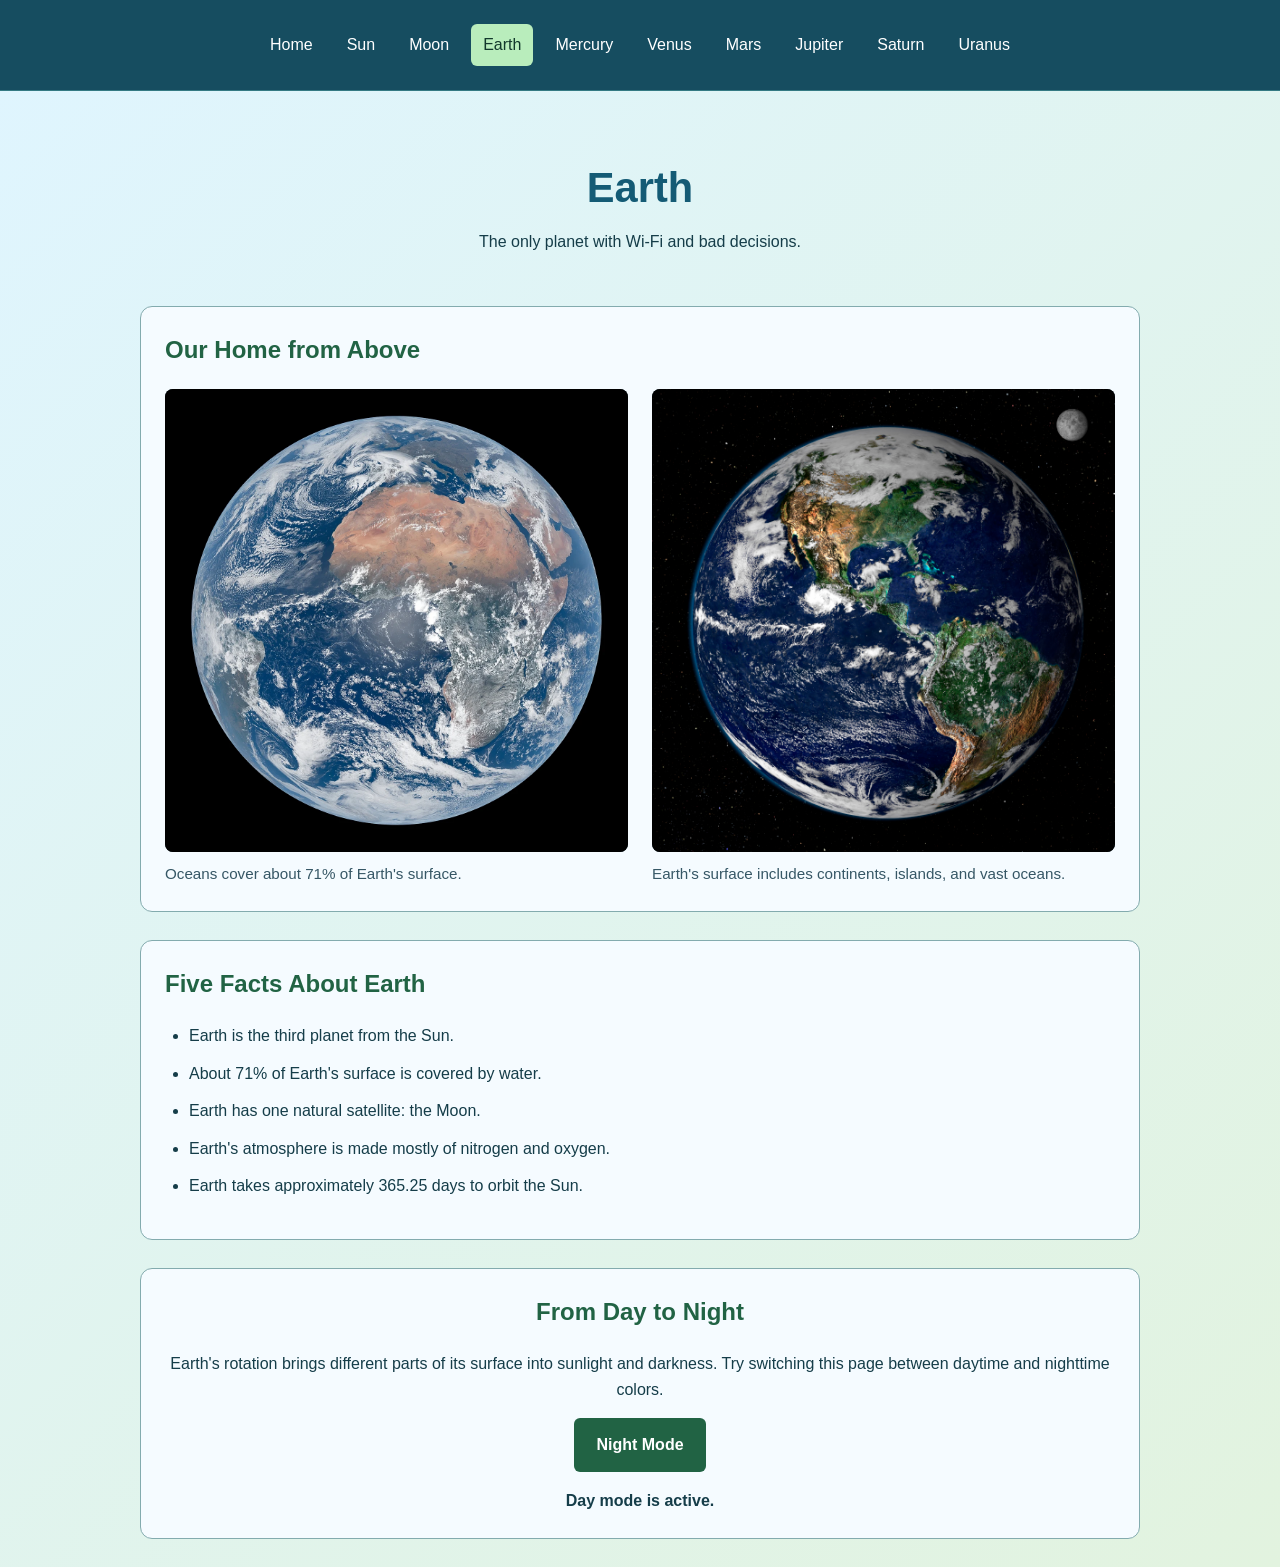
==== earth.html @ 3134b2f7 "Create page for the Earth" ====
<!doctype html>
<html lang="en">
  <head>
    <meta charset="UTF-8">
    <meta name="viewport" content="width=device-width, initial-scale=1.0">

    <title>Solar System Project | Earth</title>

    <link rel="stylesheet" href="css/styles.css">

    <!-- Wait until the HTML is parsed before connecting the theme button. -->
    <script src="javascript/earth.js" defer></script>
  </head>

  <body class="earth-page">
    <header class="site-header">
      <!-- Shared navigation; aria-current identifies the active page. -->
      <nav aria-label="Main navigation">
        <a href="index.html">Home</a>
        <a href="sun.html">Sun</a>
        <a href="moon.html">Moon</a>
        <a href="earth.html" aria-current="page">Earth</a>
        <a href="mercury.html">Mercury</a>
        <a href="venus.html">Venus</a>
        <a href="mars.html">Mars</a>
        <a href="jupiter.html">Jupiter</a>
        <a href="saturn.html">Saturn</a>
        <a href="uranus.html">Uranus</a>
      </nav>
    </header>

    <main>
      <section class="hero">
        <h1>Earth</h1>
        <p>The only planet with Wi-Fi and bad decisions.</p>
      </section>

      <section class="panel">
        <h2>Our Home from Above</h2>

        <!-- Two content images with descriptions and captions. -->
        <div class="image-grid">
          <figure>
            <img
              src="images/earth1.webp"
              alt="Earth seen from space, showing blue oceans and white clouds"
            >
            <figcaption>
              Oceans cover about 71% of Earth's surface.
            </figcaption>
          </figure>

          <figure>
            <img
              src="images/earth2.jpg"
              alt="View of Earth's continents and oceans from space"
            >
            <figcaption>
              Earth's surface includes continents, islands, and vast oceans.
            </figcaption>
          </figure>
        </div>
      </section>

      <section class="panel">
        <h2>Five Facts About Earth</h2>

        <ul class="facts-list">
          <li>Earth is the third planet from the Sun.</li>
          <li>About 71% of Earth's surface is covered by water.</li>
          <li>Earth has one natural satellite: the Moon.</li>
          <li>
            Earth's atmosphere is made mostly of nitrogen and oxygen.
          </li>
          <li>
            Earth takes approximately 365.25 days to orbit the Sun.
          </li>
        </ul>
      </section>

      <section class="panel earth-interaction">
        <h2>From Day to Night</h2>

        <p>
          Earth's rotation brings different parts of its surface into
          sunlight and darkness. Try switching this page between
          daytime and nighttime colors.
        </p>

        <!-- The button keeps a fixed label; aria-pressed reports its state. -->
        <button
          type="button"
          id="earth-theme-button"
          aria-pressed="false"
        >
          Night Mode
        </button>

        <p id="earth-theme-status" role="status">
          Day mode is active.
        </p>
      </section>
    </main>
  </body>
</html>
---- css/styles.css ----
/* Shared defaults: include padding and borders in element widths. */
* {
  box-sizing: border-box;
}

body {
  margin: 0;
  font-family: Arial, Helvetica, sans-serif;
  line-height: 1.6;
}

/* Homepage palette; subject pages override the shared blue accents below. */
.home-page {
  color: #edf3ff;
  background: linear-gradient(135deg, #080d20, #17264b);
}

/* Shared header and navigation layout. */
.site-header {
  padding: 24px;
  text-align: center;
  background-color: #080d20;
  border-bottom: 1px solid #40527b;
}

.site-name {
  margin: 0 0 16px;
  font-size: 1.4rem;
  font-weight: bold;
}

/* Wrap navigation links onto additional rows on narrow screens. */
nav {
  display: flex;
  flex-wrap: wrap;
  justify-content: center;
  gap: 10px;
}

nav a {
  padding: 8px 12px;
  color: #edf3ff;
  text-decoration: none;
  border-radius: 6px;
}

/* Highlight both hovered links and the current page. */
nav a:hover,
nav a[aria-current="page"] {
  color: #080d20;
  background-color: #a8d8ff;
}

/* Center the content and limit line lengths on wide screens. */
main {
  width: 90%;
  max-width: 1000px;
  margin: 0 auto;
}

/* Shared title area and heading styles. */
.hero {
  padding: 60px 0 36px;
  text-align: center;
}

.eyebrow {
  color: #a8d8ff;
  font-weight: bold;
}

h1 {
  margin: 12px 0;
  font-size: 2.6rem;
  line-height: 1.2;
}

h2 {
  margin-top: 0;
  color: #b9ddff;
}

.hero p {
  max-width: 700px;
  margin-left: auto;
  margin-right: auto;
}

/* Reusable content containers; each page theme supplies its own colors. */
.panel {
  margin-bottom: 28px;
  padding: 24px;
  background-color: #111c36;
  border: 1px solid #40527b;
  border-radius: 12px;
}

/* Images sit side by side when space allows and wrap on smaller screens. */
.image-grid {
  display: flex;
  flex-wrap: wrap;
  gap: 24px;
}

figure {
  flex: 1 1 260px;
  min-width: 0;
  margin: 0;
}

/* Scale images to their containers while preserving their natural proportions. */
img {
  display: block;
  width: 100%;
  height: auto;
  border-radius: 8px;
}

figcaption {
  margin-top: 10px;
  color: #c5d0e8;
  font-size: 0.95rem;
}

.facts-list {
  padding-left: 24px;
}

.facts-list li {
  margin-bottom: 12px;
}

/* Homepage punchline styling; JavaScript controls its hidden attribute. */
#joke-answer {
  padding: 16px;
  color: #b9ddff;
  background-color: #080d20;
  border-left: 4px solid #a8d8ff;
  border-radius: 6px;
  font-size: 1.2rem;
  font-weight: bold;
}

/* Shared button appearance and hover feedback. */
button {
  padding: 12px 20px;
  color: #080d20;
  background-color: #a8d8ff;
  border: 2px solid transparent;
  border-radius: 6px;
  font: inherit;
  font-weight: bold;
  cursor: pointer;
}

button:hover {
  background-color: #d0eaff;
}

/* Keep keyboard focus visible on links and buttons. */
a:focus-visible,
button:focus-visible {
  outline: 3px solid #ffd166;
  outline-offset: 4px;
}

footer {
  padding: 24px;
  text-align: center;
  color: #c5d0e8;
}

/* Matching wide frames; cover fills each frame by cropping excess image area. */
.home-page .image-grid img {
  width: 100%;
  height: auto;
  aspect-ratio: 16 / 9;
  object-fit: cover;
  border-radius: 8px;
}

/* Anchor the second image at the bottom so excess height is cropped from the top. */
.home-page .image-grid figure:nth-child(2) img {
  object-position: center bottom;
}


/* Sun theme: warm backgrounds, gold accents, and a glowing title. */
.sun-page {
  color: #fff1df;
  background: linear-gradient(135deg, #211008, #542508);
}

.sun-page .site-header {
  background-color: #211008;
  border-bottom-color: #a65d2a;
}

.sun-page nav a {
  color: #fff1df;
}

.sun-page nav a:hover,
.sun-page nav a[aria-current="page"] {
  color: #211008;
  background-color: #ffc078;
}

.sun-page .eyebrow,
.sun-page h2 {
  color: #ffd19a;
}

.sun-page h1 {
  color: #fff1df;
  text-shadow: 0 0 24px #b95214;
}

.sun-page .panel {
  background-color: #32180d;
  border-color: #a65d2a;
}

.sun-page figcaption,
.sun-page footer {
  color: #e9c7a7;
}

.sun-page button {
  color: #211008;
  background-color: #ffc078;
}

.sun-page button:hover {
  background-color: #ffdcad;
}

.sun-page a:focus-visible,
.sun-page button:focus-visible {
  outline-color: #fff1df;
}

/* Limit the modal to the viewport and allow scrolling on short screens. */
#sun-joke-dialog {
  width: 90%;
  max-width: 480px;
  max-height: 85vh;
  overflow-y: auto;
  padding: 28px;
  color: #fff1df;
  background-color: #32180d;
  border: 2px solid #ffc078;
  border-radius: 12px;
  box-shadow: 0 0 35px #00000080;
}

/* Dim the rest of the page while the Sun dialog is open. */
#sun-joke-dialog::backdrop {
  background-color: #000000b3;
}

.sun-punchline {
  margin: 24px 0;
  color: #ffd19a;
  font-size: 1.3rem;
  font-weight: bold;
}

/* Moon page: charcoal backgrounds and silver accents. */
.moon-page {
  color: #f0f0f4;
  background: linear-gradient(135deg, #101116, #30333e);
}

.moon-page .site-header {
  background-color: #101116;
  border-bottom-color: #626777;
}

.moon-page nav a {
  color: #f0f0f4;
}

.moon-page nav a:hover,
.moon-page nav a[aria-current="page"] {
  color: #101116;
  background-color: #d7dbe5;
}

.moon-page h1 {
  text-shadow: 0 0 24px #9097aa;
}

.moon-page h2 {
  color: #e0e3ed;
}

.moon-page .panel {
  background-color: #20222b;
  border-color: #626777;
}

.moon-page figcaption {
  color: #c8ccd8;
}

/* Equal image frames preserve each photograph without cropping. */
.moon-page .image-grid img {
  aspect-ratio: 1 / 1;
  object-fit: contain;
  background-color: #101116;
}

.moon-page button {
  color: #101116;
  background-color: #d7dbe5;
}

.moon-page button:hover {
  background-color: #ffffff;
}

.moon-page a:focus-visible,
.moon-page button:focus-visible {
  outline-color: #ffffff;
}

/* Interactive moon-phase display. */
.phase-explorer {
  text-align: center;
}

#phase-display {
  margin: 24px 0;
  padding: 24px;
  background-color: #101116;
  border: 1px solid #626777;
  border-radius: 12px;
}

#phase-symbol {
  display: block;
  font-size: 6rem;
  line-height: 1.3;
}

#phase-name {
  margin: 16px 0;
  font-size: 1.5rem;
}

#phase-description {
  max-width: 550px;
  margin: 0 auto;
}

#phase-counter {
  color: #c8ccd8;
  font-size: 0.9rem;
}

.phase-controls {
  display: flex;
  flex-wrap: wrap;
  justify-content: center;
  gap: 12px;
}

.phase-note {
  margin-bottom: 0;
  color: #c8ccd8;
  font-size: 0.9rem;
}

/* Earth daytime theme: ocean blues, green accents, and light panels. */
.earth-page {
  color: #153d49;
  background: linear-gradient(135deg, #dff5ff, #e2f3df);
}

.earth-page .site-header {
  background-color: #164d60;
  border-bottom-color: #347a83;
}

.earth-page nav a {
  color: #ffffff;
}

.earth-page nav a:hover,
.earth-page nav a[aria-current="page"] {
  color: #12382c;
  background-color: #b9edbc;
}

.earth-page h1 {
  color: #145b75;
}

.earth-page h2 {
  color: #216344;
}

.earth-page .panel {
  background-color: #f5fbff;
  border-color: #83abae;
}

.earth-page figcaption {
  color: #365766;
}

/* Square frames show the complete images without cropping. */
.earth-page .image-grid img {
  aspect-ratio: 1 / 1;
  object-fit: contain;
  background-color: #102733;
}

.earth-page button {
  color: #ffffff;
  background-color: #216344;
}

.earth-page button:hover {
  background-color: #174b33;
}

/* Dark outlines are visible against the light daytime panels. */
.earth-page button:focus-visible {
  outline-color: #145b75;
}

.earth-page nav a:focus-visible {
  outline-color: #ffffff;
}

.earth-interaction {
  text-align: center;
}

#earth-theme-status {
  margin-bottom: 0;
  font-weight: bold;
}

/* JavaScript adds night-mode to the body to activate these overrides. */
.earth-page.night-mode {
  color: #e7f4ff;
  background: linear-gradient(135deg, #071724, #102d34);
}

.earth-page.night-mode .site-header {
  background-color: #071724;
  border-bottom-color: #497888;
}

.earth-page.night-mode h1 {
  color: #b7e3ff;
}

.earth-page.night-mode h2 {
  color: #a9e7ba;
}

.earth-page.night-mode .panel {
  background-color: #132f3c;
  border-color: #497888;
}

.earth-page.night-mode figcaption {
  color: #bfd4df;
}

.earth-page.night-mode button {
  color: #12382c;
  background-color: #b9edbc;
}

.earth-page.night-mode button:hover {
  background-color: #d8f7da;
}

.earth-page.night-mode button:focus-visible {
  outline-color: #ffffff;
}
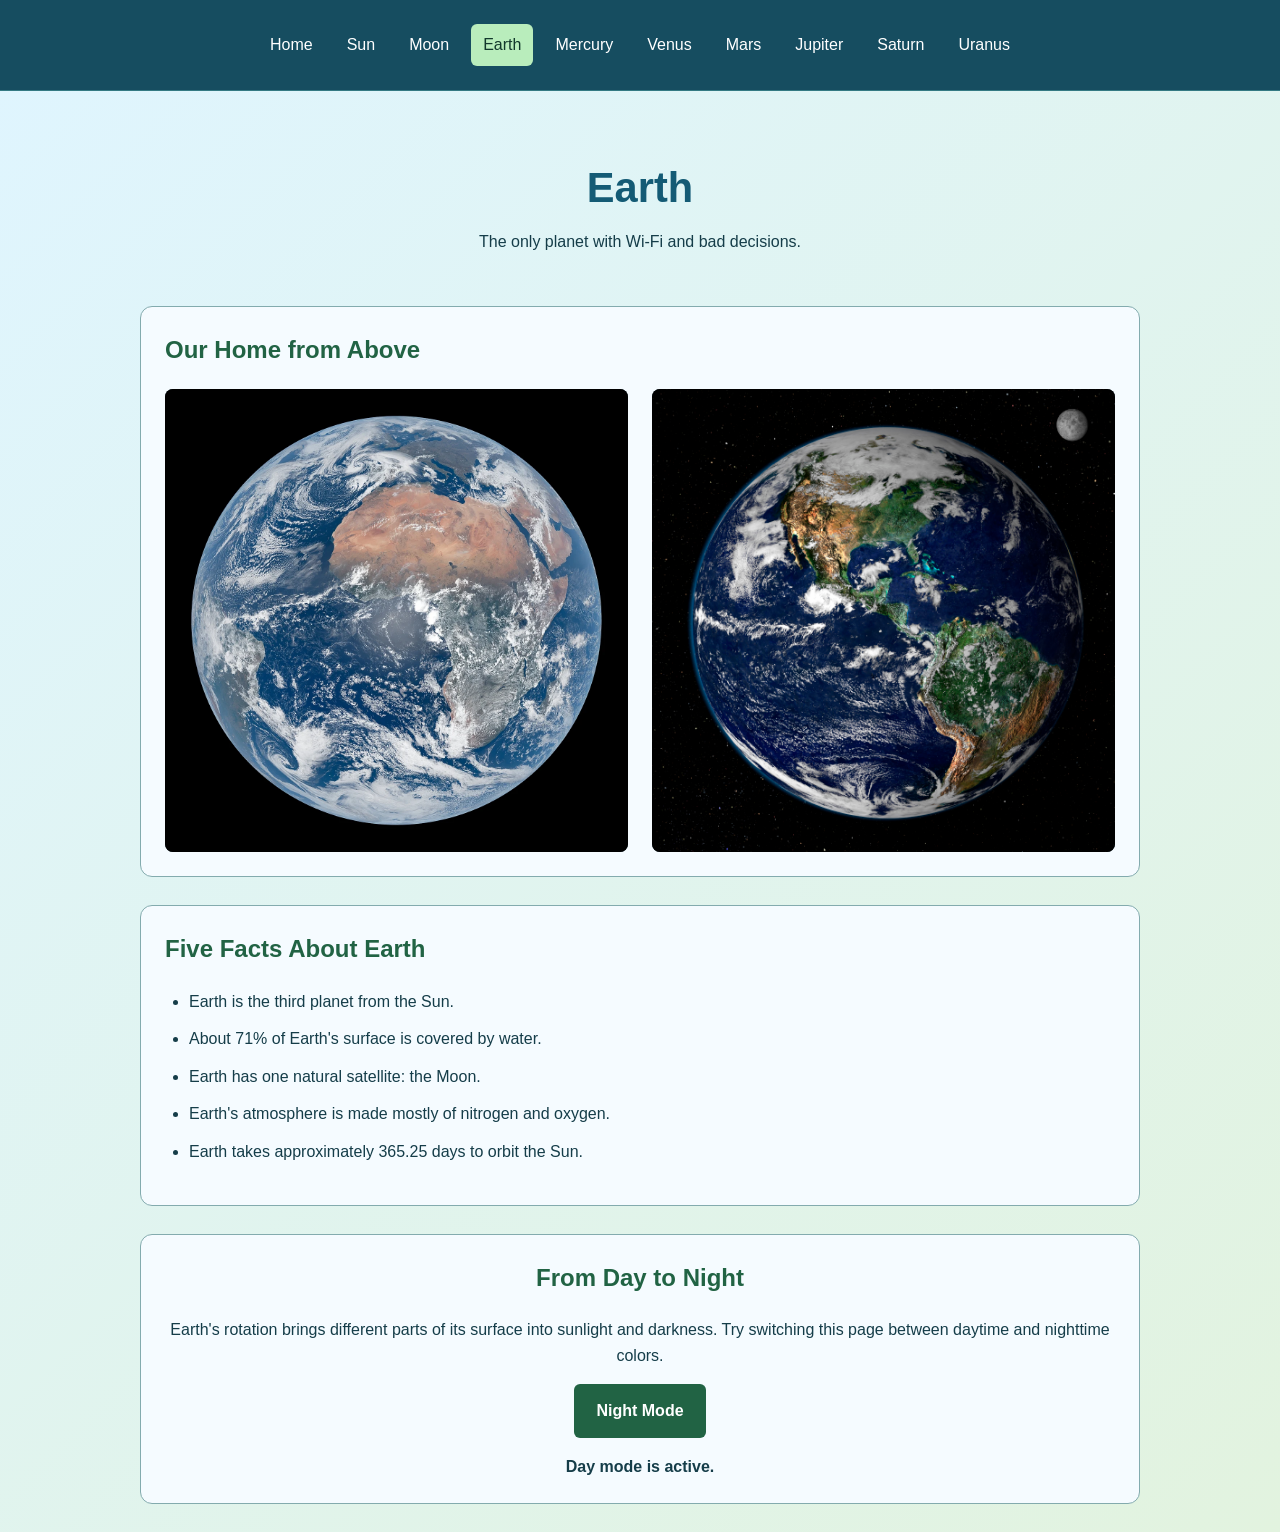
==== commit d3bd9318: "Create page for Venus and make small changes throughout the project" ====
--- a/earth.html
+++ b/earth.html
@@ -38,16 +38,13 @@
       <section class="panel">
         <h2>Our Home from Above</h2>
 
-        <!-- Two content images with descriptions and captions. -->
+        <!-- Two content images with descriptive alt text. -->
         <div class="image-grid">
           <figure>
             <img
               src="images/earth1.webp"
               alt="Earth seen from space, showing blue oceans and white clouds"
             >
-            <figcaption>
-              Oceans cover about 71% of Earth's surface.
-            </figcaption>
           </figure>
 
           <figure>
@@ -55,9 +52,6 @@
               src="images/earth2.jpg"
               alt="View of Earth's continents and oceans from space"
             >
-            <figcaption>
-              Earth's surface includes continents, islands, and vast oceans.
-            </figcaption>
           </figure>
         </div>
       </section>
--- a/css/styles.css
+++ b/css/styles.css
@@ -130,16 +130,6 @@
   margin-bottom: 12px;
 }
 
-/* Homepage punchline styling; JavaScript controls its hidden attribute. */
-#joke-answer {
-  padding: 16px;
-  color: #b9ddff;
-  background-color: #080d20;
-  border-left: 4px solid #a8d8ff;
-  border-radius: 6px;
-  font-size: 1.2rem;
-  font-weight: bold;
-}
 
 /* Shared button appearance and hover feedback. */
 button {
@@ -240,31 +230,8 @@
   outline-color: #fff1df;
 }
 
-/* Limit the modal to the viewport and allow scrolling on short screens. */
-#sun-joke-dialog {
-  width: 90%;
-  max-width: 480px;
-  max-height: 85vh;
-  overflow-y: auto;
-  padding: 28px;
-  color: #fff1df;
-  background-color: #32180d;
-  border: 2px solid #ffc078;
-  border-radius: 12px;
-  box-shadow: 0 0 35px #00000080;
-}
-
-/* Dim the rest of the page while the Sun dialog is open. */
-#sun-joke-dialog::backdrop {
-  background-color: #000000b3;
-}
-
-.sun-punchline {
-  margin: 24px 0;
-  color: #ffd19a;
-  font-size: 1.3rem;
-  font-weight: bold;
-}
+
+
 
 /* Moon page: charcoal backgrounds and silver accents. */
 .moon-page {
@@ -483,4 +450,352 @@
 
 .earth-page.night-mode button:focus-visible {
   outline-color: #ffffff;
-}+}
+
+/* Mercury theme: rocky grays with copper accents. */
+.mercury-page {
+  color: #f2eeeb;
+  background: linear-gradient(135deg, #191817, #39322e);
+}
+
+.mercury-page .site-header {
+  background-color: #191817;
+  border-bottom-color: #8c7463;
+}
+
+.mercury-page nav a {
+  color: #f2eeeb;
+}
+
+.mercury-page nav a:hover,
+.mercury-page nav a[aria-current="page"] {
+  color: #211a16;
+  background-color: #e5b38c;
+}
+
+.mercury-page h1 {
+  color: #f2eeeb;
+  text-shadow: 0 0 20px #756254;
+}
+
+.mercury-page h2 {
+  color: #edc5a5;
+}
+
+.mercury-page .panel {
+  background-color: #292522;
+  border-color: #8c7463;
+}
+
+.mercury-page figcaption {
+  color: #d4c5b9;
+}
+
+/* Preserve the complete photographs inside matching square frames. */
+.mercury-page .image-grid img {
+  aspect-ratio: 1 / 1;
+  object-fit: contain;
+  background-color: #191817;
+}
+
+.mercury-page button {
+  color: #211a16;
+  background-color: #e5b38c;
+}
+
+.mercury-page button:hover {
+  background-color: #f5d2b7;
+}
+
+/* Highlight keyboard focus on links, buttons, and radio inputs. */
+.mercury-page a:focus-visible,
+.mercury-page button:focus-visible,
+.mercury-page input:focus-visible {
+  outline: 3px solid #ffffff;
+  outline-offset: 4px;
+}
+
+/* Keep the quiz question and its answers grouped together. */
+.mercury-quiz fieldset {
+  min-width: 0;
+  margin: 0 0 20px;
+  padding: 20px;
+  border: 1px solid #8c7463;
+  border-radius: 8px;
+}
+
+.mercury-quiz legend {
+  padding: 0 8px;
+  font-weight: bold;
+}
+
+/* Clicking anywhere on a label selects its radio button. */
+.mercury-answer {
+  display: flex;
+  align-items: center;
+  gap: 12px;
+  margin: 12px 0;
+  padding: 12px;
+  background-color: #191817;
+  border-radius: 6px;
+  cursor: pointer;
+}
+
+.mercury-answer:hover {
+  background-color: #42372f;
+}
+
+.mercury-answer input {
+  margin: 0;
+  accent-color: #e5b38c;
+}
+
+.mercury-quiz-controls {
+  display: flex;
+  flex-wrap: wrap;
+  gap: 12px;
+}
+
+#mercury-feedback {
+  min-height: 3em;
+  margin-bottom: 0;
+  font-weight: bold;
+}
+
+/* Feedback uses explanatory text as well as color. */
+#mercury-feedback.correct {
+  color: #afe5b7;
+}
+
+#mercury-feedback.incorrect {
+  color: #ffc2b5;
+}
+
+/* Venus theme: gold accents and warm cloud-inspired backgrounds. */
+.venus-page {
+  color: #fff4da;
+  background: linear-gradient(135deg, #30230d, #5c431b);
+}
+
+.venus-page .site-header {
+  background-color: #271e0e;
+  border-bottom-color: #a58b51;
+}
+
+.venus-page nav a {
+  color: #fff4da;
+}
+
+.venus-page nav a:hover,
+.venus-page nav a[aria-current="page"] {
+  color: #30230d;
+  background-color: #f3d58b;
+}
+
+.venus-page h1 {
+  color: #fff4da;
+  text-shadow: 0 0 24px #ad853d;
+}
+
+.venus-page h2 {
+  color: #f3d58b;
+}
+
+.venus-page .panel {
+  background-color: #392b14;
+  border-color: #a58b51;
+}
+
+.venus-page figcaption {
+  color: #e4d4b3;
+}
+
+/* Show the full images inside matching square frames. */
+.venus-page .image-grid img {
+  aspect-ratio: 1 / 1;
+  object-fit: contain;
+  background-color: #271e0e;
+}
+
+.venus-page button {
+  color: #30230d;
+  background-color: #f3d58b;
+}
+
+.venus-page button:hover {
+  background-color: #ffe9b3;
+}
+
+/* A visible outline supports navigation with a keyboard. */
+.venus-page a:focus-visible,
+.venus-page button:focus-visible,
+.venus-page input:focus-visible,
+.venus-page select:focus-visible {
+  outline: 3px solid #ffffff;
+  outline-offset: 4px;
+}
+
+/* Venus heat explorer: thermometer and controls wrap on narrow screens. */
+.venus-heat-layout {
+  display: flex;
+  flex-wrap: wrap;
+  align-items: center;
+  justify-content: center;
+  gap: 32px;
+  margin: 28px 0;
+  padding: 24px;
+  background-color: #271e0e;
+  border-radius: 12px;
+}
+
+.venus-thermometer {
+  flex: 0 0 85px;
+  text-align: center;
+  color: #f3d58b;
+  font-weight: bold;
+}
+
+.heat-tube {
+  position: relative;
+  width: 48px;
+  height: 230px;
+  margin: 12px auto;
+  overflow: hidden;
+  border: 3px solid #f3d58b;
+  border-radius: 24px;
+  background-color: #392b14;
+}
+
+/* JavaScript adjusts the fill height and color to match the slider. */
+#heat-fill {
+  position: absolute;
+  bottom: 0;
+  width: 100%;
+  height: 5.58%;
+  background-color: #f3b83d;
+}
+
+.venus-heat-controls {
+  flex: 1 1 240px;
+  min-width: 0;
+}
+
+/* Fahrenheit is prominent; Celsius appears beneath it as a reference. */
+#heat-reading {
+  margin: 0;
+  font-size: 2.5rem;
+  font-weight: bold;
+  color: #ffe4a3;
+}
+
+#heat-celsius {
+  margin: 0 0 20px;
+  font-size: 1.1rem;
+  color: #e4d4b3;
+}
+
+.venus-heat-controls label {
+  display: block;
+  margin-bottom: 12px;
+  font-weight: bold;
+}
+
+#heat-slider {
+  width: 100%;
+  margin: 0;
+  accent-color: #f3d58b;
+  cursor: pointer;
+}
+
+.heat-presets {
+  display: flex;
+  flex-wrap: wrap;
+  gap: 10px;
+  margin-top: 24px;
+}
+
+#heat-explanation {
+  min-height: 4.8em;
+  color: #fff4da;
+}
+
+.venus-heat-note {
+  color: #e4d4b3;
+  font-size: 0.9rem;
+}
+
+.venus-heat-note a {
+  color: #f3d58b;
+}
+/* Homepage destination search: responsive cards preserve the hidden attribute. */
+.destination-controls {
+  display: flex;
+  flex-wrap: wrap;
+  gap: 12px;
+  margin: 12px 0 24px;
+}
+
+#destination-search {
+  flex: 1 1 220px;
+  min-width: 0;
+  padding: 12px;
+  font: inherit;
+  color: #edf3ff;
+  background-color: #080d20;
+  border: 1px solid #a8d8ff;
+  border-radius: 6px;
+}
+
+#destination-search::placeholder { color: #c5d0e8; }
+#destination-search:focus-visible { outline: 3px solid #ffd166; outline-offset: 4px; }
+
+.destination-grid {
+  display: grid;
+  grid-template-columns: repeat(auto-fit, minmax(150px, 1fr));
+  gap: 12px;
+  list-style: none;
+  padding: 0;
+}
+
+.destination-card {
+  padding: 16px;
+  background-color: #080d20;
+  border: 1px solid #40527b;
+  border-radius: 8px;
+  font-weight: bold;
+}
+
+.destination-card a { color: #b9ddff; }
+.destination-card small { display: block; margin-top: 6px; color: #c5d0e8; font-weight: normal; }
+#destination-status { color: #c5d0e8; }
+
+/* Sun interior explorer: concentric rings are a simplified cross-section. */
+.sun-layer-layout {
+  display: flex;
+  flex-wrap: wrap;
+  align-items: center;
+  gap: 28px;
+  margin: 28px 0;
+}
+
+.sun-cross-section {
+  position: relative;
+  flex: 0 1 260px;
+  width: 100%;
+  aspect-ratio: 1 / 1;
+  margin: 12px auto;
+}
+
+.sun-ring { position: absolute; border-radius: 50%; }
+.convection-ring { inset: 0; background-color: #b94b1b; }
+.radiation-ring { inset: 18%; background-color: #ed942e; }
+.core-ring { inset: 36%; background-color: #ffe09a; }
+.sun-ring.selected-layer { outline: 4px solid #ffffff; outline-offset: 4px; }
+
+.sun-layer-content { flex: 1 1 250px; min-width: 0; }
+.sun-layer-buttons { display: flex; flex-wrap: wrap; gap: 10px; }
+.sun-page .sun-layer-buttons button[aria-pressed="true"] { background-color: #fff1df; border-color: #b95214; }
+.sun-layer-details { margin-top: 20px; padding: 20px; background-color: #211008; border-radius: 8px; }
+.sun-layer-details h3 { margin-top: 0; color: #ffd19a; }
+.sun-layer-note { color: #e9c7a7; font-size: 0.9rem; }
+.sun-layer-note a { color: #ffd19a; }
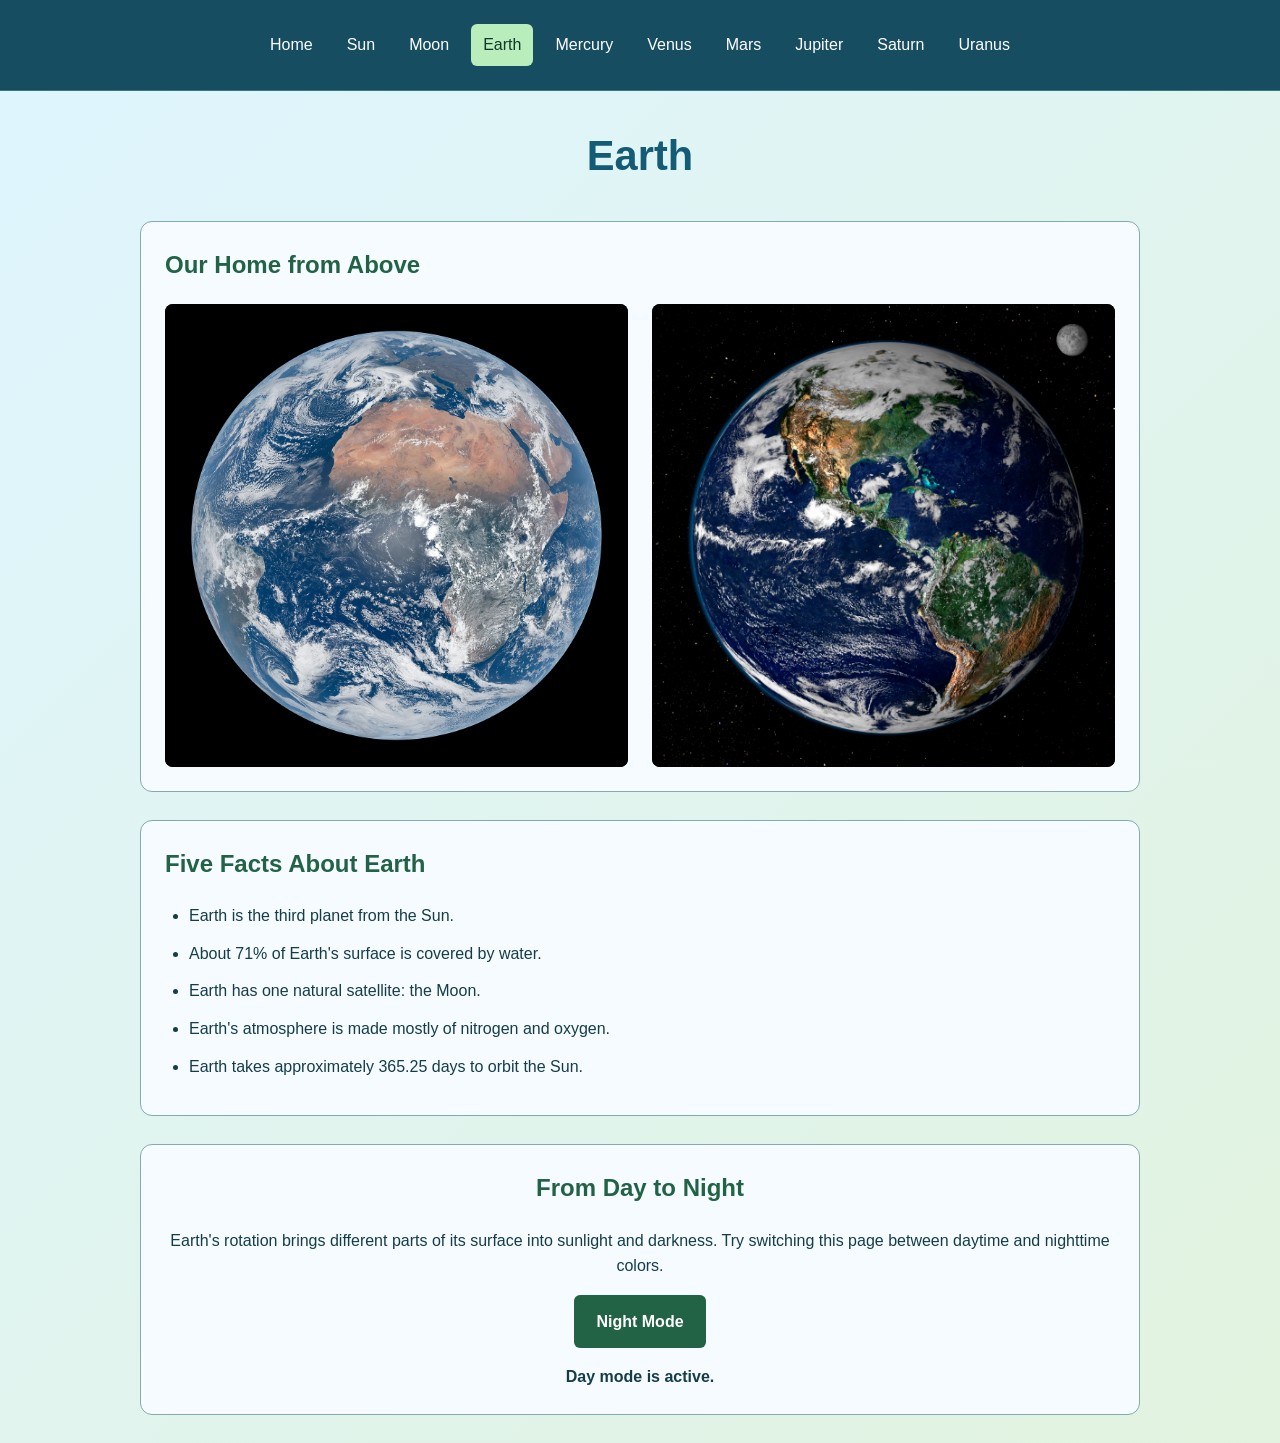
==== commit d4b74d34: "Update project with small changes" ====
--- a/earth.html
+++ b/earth.html
@@ -32,7 +32,6 @@
     <main>
       <section class="hero">
         <h1>Earth</h1>
-        <p>The only planet with Wi-Fi and bad decisions.</p>
       </section>
 
       <section class="panel">
--- a/css/styles.css
+++ b/css/styles.css
@@ -108,11 +108,14 @@
   margin: 0;
 }
 
-/* Scale images to their containers while preserving their natural proportions. */
+/* All images use square frames; contain preserves the full picture without stretching. */
 img {
   display: block;
   width: 100%;
   height: auto;
+  aspect-ratio: 1 / 1;
+  object-fit: contain;
+  object-position: center;
   border-radius: 8px;
 }
 
@@ -160,19 +163,9 @@
   color: #c5d0e8;
 }
 
-/* Matching wide frames; cover fills each frame by cropping excess image area. */
-.home-page .image-grid img {
-  width: 100%;
-  height: auto;
-  aspect-ratio: 16 / 9;
-  object-fit: cover;
-  border-radius: 8px;
-}
-
-/* Anchor the second image at the bottom so excess height is cropped from the top. */
-.home-page .image-grid figure:nth-child(2) img {
-  object-position: center bottom;
-}
+/* Page-specific backgrounds fill unused space around nonsquare source images. */
+.home-page .image-grid img { background-color: #080d20; }
+.sun-page .image-grid img { background-color: #211008; }
 
 
 /* Sun theme: warm backgrounds, gold accents, and a glowing title. */
@@ -273,8 +266,6 @@
 
 /* Equal image frames preserve each photograph without cropping. */
 .moon-page .image-grid img {
-  aspect-ratio: 1 / 1;
-  object-fit: contain;
   background-color: #101116;
 }
 
@@ -379,8 +370,6 @@
 
 /* Square frames show the complete images without cropping. */
 .earth-page .image-grid img {
-  aspect-ratio: 1 / 1;
-  object-fit: contain;
   background-color: #102733;
 }
 
@@ -493,8 +482,6 @@
 
 /* Preserve the complete photographs inside matching square frames. */
 .mercury-page .image-grid img {
-  aspect-ratio: 1 / 1;
-  object-fit: contain;
   background-color: #191817;
 }
 
@@ -612,8 +599,6 @@
 
 /* Show the full images inside matching square frames. */
 .venus-page .image-grid img {
-  aspect-ratio: 1 / 1;
-  object-fit: contain;
   background-color: #271e0e;
 }
 
@@ -799,3 +784,331 @@
 .sun-layer-details h3 { margin-top: 0; color: #ffd19a; }
 .sun-layer-note { color: #e9c7a7; font-size: 0.9rem; }
 .sun-layer-note a { color: #ffd19a; }
+
+/* Mars theme: iron-red backgrounds with sandy accents. */
+.mars-page {
+  color: #fff0e6;
+  background: linear-gradient(135deg, #260f10, #54261e);
+}
+
+.mars-page .site-header {
+  background-color: #260f10;
+  border-bottom-color: #a9634f;
+}
+
+.mars-page nav a { color: #fff0e6; }
+
+.mars-page nav a:hover,
+.mars-page nav a[aria-current="page"] {
+  color: #260f10;
+  background-color: #f4b18c;
+}
+
+.mars-page h1 { color: #ffd4bd; text-shadow: 0 0 24px #a2462f; }
+.mars-page h2 { color: #ffc19b; }
+.mars-page .panel { background-color: #381b19; border-color: #a9634f; }
+
+/* Square frames preserve the whole image; no visible captions are needed. */
+.mars-page .image-grid img {
+  background-color: #260f10;
+}
+
+.mars-page button { color: #260f10; background-color: #f4b18c; }
+.mars-page button:hover { background-color: #ffd4bd; }
+
+.mars-page a:focus-visible,
+.mars-page button:focus-visible,
+.mars-page input:focus-visible,
+.mars-page select:focus-visible {
+  outline: 3px solid #ffffff;
+  outline-offset: 4px;
+}
+
+/* Mars calculator: compact controls beside a distinct result card. */
+.mars-calculator-intro {
+  max-width: none;
+  margin-bottom: 24px;
+  color: #e5c4b6;
+}
+
+.mars-calculator-layout {
+  display: grid;
+  grid-template-columns: minmax(0, 1.15fr) minmax(0, 1fr);
+  gap: 28px;
+  align-items: stretch;
+}
+
+#mars-weight-form {
+  display: flex;
+  flex-direction: column;
+  justify-content: center;
+  gap: 20px;
+  min-width: 0;
+}
+
+.mars-weight-fields {
+  display: grid;
+  grid-template-columns: minmax(0, 1fr) 90px;
+  gap: 12px;
+}
+
+.mars-weight-fields > div { min-width: 0; }
+.mars-weight-fields label { display: block; margin-bottom: 8px; font-weight: bold; }
+
+.mars-weight-fields input,
+.mars-weight-fields select {
+  display: block;
+  width: 100%;
+  height: 52px;
+  padding: 0 12px;
+  font: inherit;
+  color: #fff0e6;
+  background-color: #260f10;
+  border: 1px solid #a9634f;
+  border-radius: 8px;
+  color-scheme: dark;
+}
+
+.mars-weight-fields input::placeholder { color: #bd9180; }
+.mars-weight-controls { display: flex; flex-wrap: wrap; gap: 12px; }
+.mars-weight-controls button { min-height: 48px; }
+.mars-page .mars-reset-button { color: #f4b18c; background-color: transparent; border-color: #a9634f; }
+.mars-page .mars-reset-button:hover { background-color: #54261e; }
+
+#mars-weight-result {
+  display: flex;
+  flex-direction: column;
+  justify-content: center;
+  min-width: 0;
+  min-height: 210px;
+  padding: 24px;
+  text-align: center;
+  background-color: #260f10;
+  border: 1px solid #a9634f;
+  border-radius: 12px;
+}
+
+.mars-result-label { margin: 0; color: #e5c4b6; font-size: 0.8rem; letter-spacing: 0.14em; font-weight: bold; }
+#mars-result-value { margin: 8px 0; color: #ffc19b; font-size: clamp(1.8rem, 4vw, 2.8rem); line-height: 1.2; font-weight: bold; overflow-wrap: anywhere; }
+#mars-result-detail { margin: 0; color: #e5c4b6; font-size: 0.9rem; }
+
+/* Stack the result below the controls on narrower screens. */
+@media (max-width: 700px) {
+  .mars-calculator-layout { grid-template-columns: minmax(0, 1fr); gap: 20px; }
+  #mars-weight-result { min-height: 170px; }
+}
+
+@media (max-width: 380px) {
+  .mars-weight-fields { grid-template-columns: minmax(0, 1fr); }
+}
+
+.mars-note,
+.mars-sources { color: #e5c4b6; font-size: 0.9rem; }
+.mars-sources { margin-bottom: 28px; }
+.mars-sources a { color: #ffc19b; }
+
+/* Jupiter theme: muted cloud bands, warm cream, and brown accents. */
+.jupiter-page {
+  color: #f8efe3;
+  background: repeating-linear-gradient(0deg, #302620 0px, #302620 80px, #392d25 80px, #392d25 140px);
+}
+
+.jupiter-page .site-header { background-color: #211c18; border-bottom-color: #947e66; }
+.jupiter-page nav a { color: #f8efe3; }
+.jupiter-page nav a:hover,
+.jupiter-page nav a[aria-current="page"] { color: #211c18; background-color: #dfc49e; }
+.jupiter-page h1 { color: #f5e0c2; text-shadow: 0 0 22px #8b6449; }
+.jupiter-page h2 { color: #e8cfae; }
+.jupiter-page .panel { background-color: #302720; border-color: #947e66; }
+
+/* Square frames preserve both photographs without cropping. */
+.jupiter-page .image-grid img { background-color: #151411; }
+.jupiter-page button { color: #211c18; background-color: #dfc49e; }
+.jupiter-page button:hover { background-color: #f5e0c2; }
+.jupiter-page a:focus-visible,
+.jupiter-page button:focus-visible { outline: 3px solid #ffffff; outline-offset: 4px; }
+.jupiter-page button:disabled { opacity: 0.5; cursor: default; }
+
+.jupiter-moons-section { text-align: center; }
+.jupiter-moons-section > p { max-width: 700px; margin-left: auto; margin-right: auto; }
+
+/* A responsive square contains four concentric orbital paths. */
+#jupiter-orbit-model {
+  position: relative;
+  width: 100%;
+  max-width: 430px;
+  aspect-ratio: 1 / 1;
+  margin: 28px auto;
+  border-radius: 50%;
+  background: radial-gradient(circle, #4d3724, #151411 70%);
+}
+
+.jupiter-model-planet {
+  position: absolute;
+  inset: 39%;
+  border-radius: 50%;
+  background: repeating-linear-gradient(0deg, #d3a274 0%, #d3a274 12%, #f0dab6 12%, #f0dab6 23%, #a36b47 23%, #a36b47 31%);
+  box-shadow: inset -12px -4px 16px #00000060;
+}
+
+/* Each circle rotates its marker around Jupiter; nothing moves until Start. */
+.jupiter-orbit {
+  position: absolute;
+  border: 1px solid #7a6b566e;
+  border-radius: 50%;
+  animation: jupiter-orbit-turn linear infinite;
+  animation-play-state: paused;
+  pointer-events: none;
+}
+
+.io-orbit { inset: 32%; animation-duration: 8s; animation-delay: -1s; }
+.europa-orbit { inset: 22%; animation-duration: 12s; animation-delay: -5s; }
+.ganymede-orbit { inset: 12%; animation-duration: 18s; animation-delay: -11s; }
+.callisto-orbit { inset: 2%; animation-duration: 24s; animation-delay: -18s; }
+
+.orbit-moon {
+  position: absolute;
+  left: 50%;
+  top: 0;
+  width: 13px;
+  height: 13px;
+  transform: translate(-50%, -50%);
+  border-radius: 50%;
+  border: 1px solid #ffffffa0;
+}
+
+.io-orbit .orbit-moon, .io-key { background-color: #f1c95f; }
+.europa-orbit .orbit-moon, .europa-key { background-color: #dceafb; }
+.ganymede-orbit .orbit-moon, .ganymede-key { background-color: #c6946c; }
+.callisto-orbit .orbit-moon, .callisto-key { background-color: #a3a9b2; }
+#jupiter-orbit-model.orbits-running .jupiter-orbit { animation-play-state: running; }
+
+@keyframes jupiter-orbit-turn {
+  from { transform: rotate(0deg); }
+  to { transform: rotate(-360deg); }
+}
+
+.jupiter-moon-legend { display: flex; flex-wrap: wrap; justify-content: center; gap: 12px 20px; list-style: none; padding: 0; }
+.jupiter-moon-legend li { display: flex; align-items: center; gap: 8px; }
+.moon-key { width: 12px; height: 12px; border-radius: 50%; flex-shrink: 0; }
+.jupiter-orbit-controls { display: flex; flex-wrap: wrap; justify-content: center; gap: 12px; margin-top: 24px; }
+#jupiter-orbit-status { font-weight: bold; }
+.jupiter-model-note { color: #d5c6b3; font-size: 0.9rem; }
+
+/* Saturn theme: pale gold accents with warm olive-brown backgrounds. */
+.saturn-page { color: #faf3df; background: linear-gradient(135deg, #252318, #49422a); }
+.saturn-page .site-header { background-color: #201e15; border-bottom-color: #9e9164; }
+.saturn-page nav a { color: #faf3df; }
+.saturn-page nav a:hover,
+.saturn-page nav a[aria-current="page"] { color: #252318; background-color: #e8d59a; }
+.saturn-page h1 { color: #f9e8b6; text-shadow: 0 0 24px #98824a; }
+.saturn-page h2 { color: #ead7a1; }
+.saturn-page .panel { background-color: #302d1f; border-color: #9e9164; }
+
+/* Keep square image frames without cropping the rings out of photographs. */
+.saturn-page .image-grid img { background-color: #15150f; }
+.saturn-page button { color: #252318; background-color: #e8d59a; }
+.saturn-page button:hover { background-color: #fff0bf; }
+.saturn-page a:focus-visible,
+.saturn-page button:focus-visible,
+.saturn-page input:focus-visible { outline: 3px solid #ffffff; outline-offset: 4px; }
+
+/* The model and controls wrap into a single column on narrow screens. */
+.saturn-explorer-layout { display: flex; flex-wrap: wrap; align-items: center; gap: 28px; margin: 28px 0; }
+.saturn-ring-model { position: relative; flex: 1 1 280px; max-width: 380px; aspect-ratio: 1 / 1; margin: 0 auto; background-color: #15150f; border-radius: 50%; }
+.saturn-ring { position: absolute; border-radius: 50%; }
+.ring-a { inset: 3%; border: 16px solid #baac78; }
+.ring-b { inset: 15%; border: 22px solid #efdfa9; }
+.ring-c { inset: 29%; border: 10px solid #706a51; }
+.saturn-model-planet { position: absolute; inset: 40%; border-radius: 50%; background: linear-gradient(160deg, #f7e4ae, #af965a); box-shadow: inset -8px -4px 12px #00000050; }
+
+.saturn-ring-controls { flex: 1 1 280px; min-width: 0; }
+.saturn-ring-controls fieldset { min-width: 0; margin: 0; padding: 16px; border: 1px solid #9e9164; border-radius: 10px; }
+.saturn-ring-controls legend { padding: 0 8px; font-weight: bold; }
+.saturn-ring-option { display: flex; align-items: flex-start; gap: 12px; padding: 12px 0; cursor: pointer; }
+.saturn-ring-option input { width: 20px; height: 20px; margin: 3px 0 0; flex-shrink: 0; accent-color: #e8d59a; }
+.saturn-ring-option strong { display: block; color: #f9e8b6; }
+.saturn-ring-option small { display: block; color: #d9ceb0; }
+.saturn-ring-buttons { display: flex; flex-wrap: wrap; gap: 12px; margin-top: 20px; }
+#saturn-ring-status { color: #faf3df; }
+.saturn-model-note { color: #d9ceb0; font-size: 0.9rem; }
+
+/* Uranus theme: deep teal backgrounds and icy blue accents. */
+.uranus-page { color: #e9fcff; background: linear-gradient(135deg, #102c35, #244953); }
+.uranus-page .site-header { background-color: #102c35; border-bottom-color: #6799a4; }
+.uranus-page nav a { color: #e9fcff; }
+.uranus-page nav a:hover,
+.uranus-page nav a[aria-current="page"] { color: #102c35; background-color: #b6e8ee; }
+.uranus-page h1 { color: #d1f6ff; text-shadow: 0 0 24px #518a98; }
+.uranus-page h2 { color: #b6e8ee; }
+.uranus-page .panel { background-color: #183943; border-color: #6799a4; }
+.uranus-page .image-grid img { background-color: #0b2128; }
+.uranus-page button { color: #102c35; background-color: #b6e8ee; }
+.uranus-page button:hover { background-color: #d9f9ff; }
+.uranus-page button:disabled { opacity: 0.5; cursor: default; }
+.uranus-page a:focus-visible,
+.uranus-page button:focus-visible { outline: 3px solid #ffffff; outline-offset: 4px; }
+
+/* Responsive diagram and controls sit side by side when space allows. */
+.uranus-tilt-layout { display: flex; flex-wrap: wrap; align-items: center; gap: 28px; margin: 28px 0; }
+.uranus-tilt-stage { position: relative; flex: 1 1 280px; max-width: 350px; aspect-ratio: 1 / 1; margin: 0 auto; overflow: hidden; background-color: #0b2128; border-radius: 12px; }
+
+/* Fixed references make the changing axis angle easy to compare. */
+.uranus-upright-reference { position: absolute; left: 50%; top: 8%; bottom: 8%; border-left: 2px dashed #86a9b1; }
+.uranus-orbit-reference { position: absolute; top: 50%; left: 6%; right: 6%; border-top: 1px solid #86a9b1; }
+.uranus-orbit-label { position: absolute; bottom: 10px; width: 100%; text-align: center; font-size: 0.85rem; color: #bddde3; }
+
+/* JavaScript rotates the globe, equator, and axis together around the center. */
+#uranus-tilting-model { position: absolute; inset: 15%; transform: rotate(98deg); }
+.uranus-model-globe { position: absolute; inset: 19%; border-radius: 50%; background: linear-gradient(100deg, #caf4f4, #7bc6d1 60%, #356c7b); }
+.uranus-model-equator { position: absolute; top: 50%; left: 19%; right: 19%; border-top: 2px solid #397e8c; }
+.uranus-model-axis { position: absolute; left: 50%; top: 0; bottom: 0; width: 3px; background-color: #ffffff; transform: translateX(-50%); }
+.uranus-model-axis::before { content: ""; position: absolute; top: -1px; left: -5px; width: 0; height: 0; border-left: 6px solid transparent; border-right: 6px solid transparent; border-bottom: 12px solid #ffffff; }
+
+.uranus-tilt-controls { flex: 1 1 260px; min-width: 0; }
+.uranus-angle-display { padding: 20px; background-color: #0b2128; border-radius: 10px; }
+.uranus-angle-label { margin: 0; color: #bddde3; letter-spacing: 0.12em; font-size: 0.8rem; font-weight: bold; }
+#uranus-angle { margin: 8px 0; color: #d1f6ff; font-size: 2.8rem; font-weight: bold; line-height: 1.2; }
+#uranus-tilt-description { margin-bottom: 0; }
+.uranus-tilt-buttons { display: flex; flex-wrap: wrap; gap: 12px; margin-top: 14px; }
+.uranus-model-note { color: #bddde3; font-size: 0.9rem; }
+
+/* Subject-page spacing: title-only headers, with the homepage excluded. */
+body:not(.home-page) .hero {
+  padding: 40px 0;
+  text-align: center;
+}
+
+/* Remove default heading margins so the title has equal space above and below. */
+body:not(.home-page) .hero h1 {
+  margin: 0;
+  font-size: clamp(2rem, 5vw, 2.6rem);
+  line-height: 1.2;
+}
+
+/* Keep section headings and the outer edges of all content panels aligned. */
+body:not(.home-page) main > .panel {
+  padding: 24px;
+  margin-bottom: 28px;
+}
+
+body:not(.home-page) main > .panel > h2 {
+  margin: 0 0 20px;
+}
+
+/* Avoid an extra bottom gap from the final paragraph, list, or form in a panel. */
+body:not(.home-page) main > .panel > :last-child {
+  margin-bottom: 0;
+}
+
+/* Slightly tighter spacing keeps title-only pages comfortable on phones. */
+@media (max-width: 600px) {
+  body:not(.home-page) .hero {
+    padding: 28px 0;
+  }
+
+  body:not(.home-page) main > .panel {
+    padding: 20px;
+    margin-bottom: 24px;
+  }
+}
